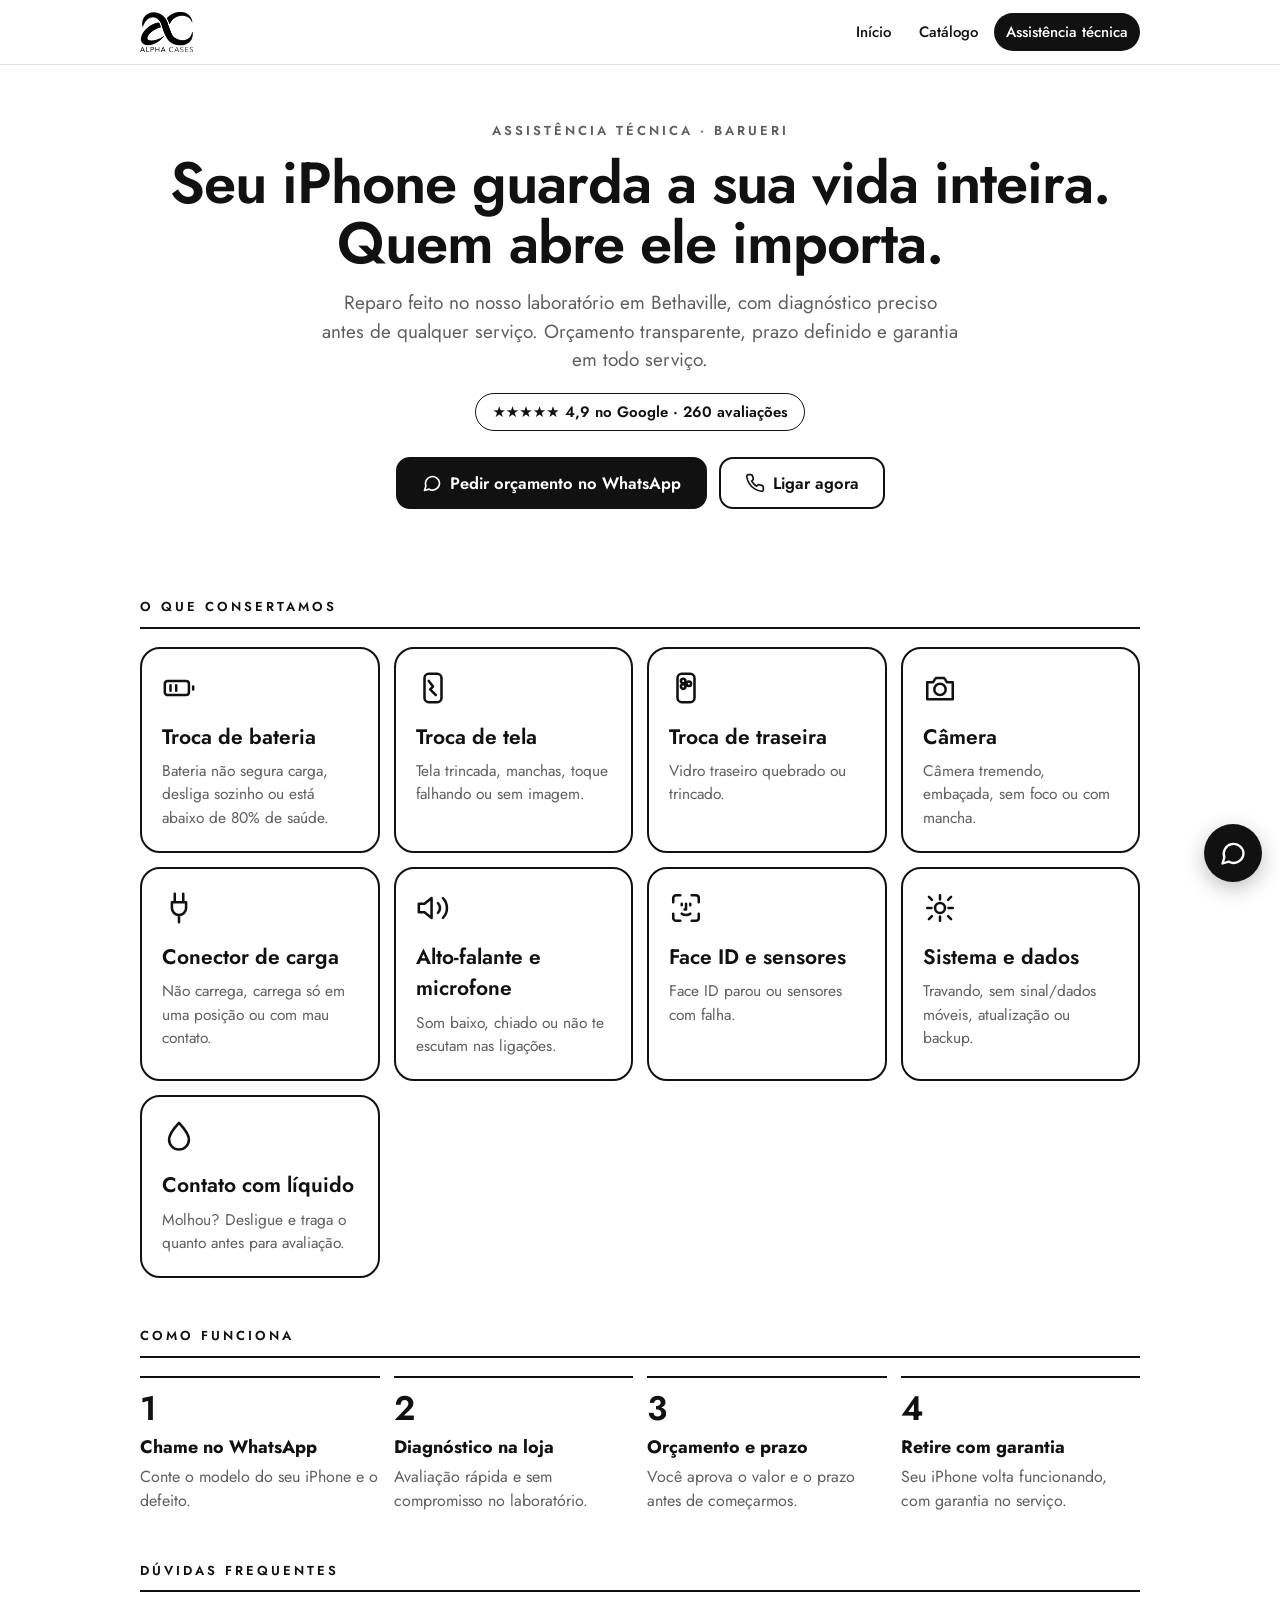
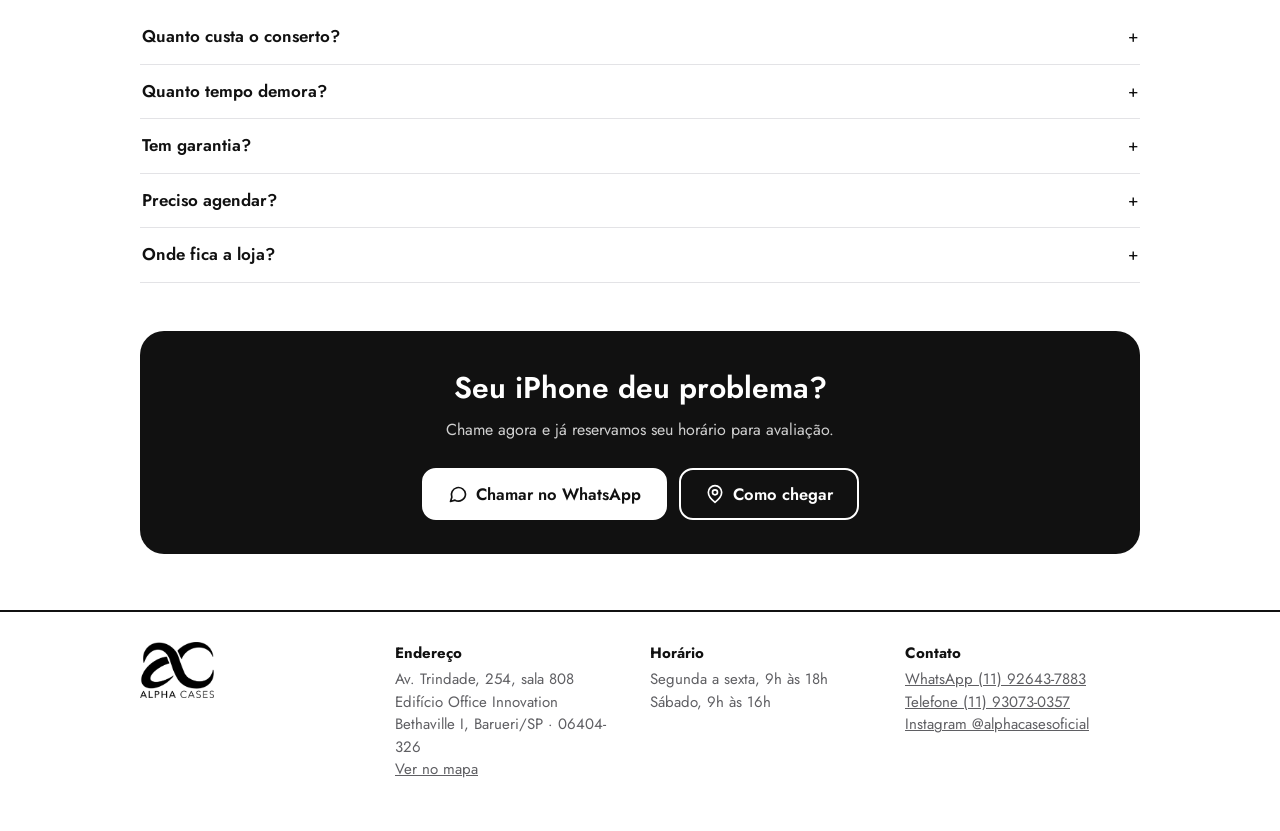
==== assistencia-tecnica/index.html @ e527b7a9 "Add files via upload" ====
<!DOCTYPE html><html lang="pt-BR"><head><meta charset="utf-8"><meta name="viewport" content="width=device-width,initial-scale=1">
<title>Assistência técnica de iPhone em Barueri | Alpha Cases</title><meta name="description" content="Conserto de iPhone em Bethaville, Barueri: troca de bateria, tela, traseira, câmera e conector. Diagnóstico preciso, orçamento na hora e garantia em todo serviço."><link rel="canonical" href="https://alphacases.com.br/assistencia-tecnica/">
<meta property="og:title" content="Assistência técnica de iPhone em Barueri | Alpha Cases"><meta property="og:description" content="Conserto de iPhone em Bethaville, Barueri: troca de bateria, tela, traseira, câmera e conector. Diagnóstico preciso, orçamento na hora e garantia em todo serviço."><meta property="og:image" content="https://alphacases.com.br/logo.png"><meta property="og:type" content="website">
<link rel="icon" href="/favicon.png"><link rel="apple-touch-icon" href="/apple-touch-icon.png">
<link rel="preconnect" href="https://fonts.googleapis.com"><link href="https://fonts.googleapis.com/css2?family=Jost:wght@400;500;600;700&display=swap" rel="stylesheet"><link rel="stylesheet" href="/style.css">
<script type="application/ld+json">{"@context":"https://schema.org","@type":"MobilePhoneStore","name":"Alpha Cases","image":"https://alphacases.com.br/logo.png","url":"https://alphacases.com.br","telephone":"+55 11 93073-0357","address":{"@type":"PostalAddress","streetAddress":"Av. Trindade, 254, sala 808 - Edifício Office Innovation","addressLocality":"Barueri","addressRegion":"SP","postalCode":"06404-326","addressCountry":"BR"},"openingHoursSpecification":[{"@type":"OpeningHoursSpecification","dayOfWeek":["Monday","Tuesday","Wednesday","Thursday","Friday"],"opens":"09:00","closes":"18:00"},{"@type":"OpeningHoursSpecification","dayOfWeek":"Saturday","opens":"09:00","closes":"16:00"}],"sameAs":["https://www.instagram.com/alphacasesoficial/"]}</script>
</head><body><header class="nav"><div class="wrap"><a href="/" aria-label="Alpha Cases, início"><img src="/logo.png" alt="Alpha Cases"></a><nav aria-label="Menu"><a href="/" class="">Início</a><a href="/catalogo/" class="">Catálogo</a><a href="/assistencia-tecnica/" class="on">Assistência técnica</a></nav></div></header><main class="wrap">
<section class="hero"><div class="kick">Assistência técnica · Barueri</div><h1>Seu iPhone guarda a sua vida inteira.<br>Quem abre ele importa.</h1>
<p>Reparo feito no nosso laboratório em Bethaville, com diagnóstico preciso antes de qualquer serviço. Orçamento transparente, prazo definido e garantia em todo serviço.</p>
<div class="stars">★★★★★ 4,9 no Google · 260 avaliações</div>
<div class="btns"><a class="btn" href="https://wa.me/5511926437883?text=Ol%C3%A1%21%20Vim%20pelo%20site%20da%20Alpha%20Cases%20e%20quero%20um%20or%C3%A7amento%20de%20assist%C3%AAncia%20t%C3%A9cnica.%20Meu%20iPhone%20%C3%A9%20o%20modelo%3A%20___%20e%20o%20problema%20%C3%A9%3A%20___" target="_blank" rel="noopener"><svg viewBox="0 0 24 24" fill="none" stroke="currentColor" stroke-width="2" stroke-linecap="round" stroke-linejoin="round" aria-hidden="true"><path d="M21 12a8.5 8.5 0 0 1-12.6 7.4L3 21l1.6-5.2A8.5 8.5 0 1 1 21 12z"/></svg> Pedir orçamento no WhatsApp</a><a class="btn out" href="tel:+5511930730357"><svg viewBox="0 0 24 24" fill="none" stroke="currentColor" stroke-width="2" stroke-linecap="round" stroke-linejoin="round" aria-hidden="true"><path d="M22 16.9v3a2 2 0 0 1-2.2 2 19.8 19.8 0 0 1-8.6-3.1 19.5 19.5 0 0 1-6-6A19.8 19.8 0 0 1 2.1 4.2 2 2 0 0 1 4.1 2h3a2 2 0 0 1 2 1.7c.1.9.4 1.8.7 2.7a2 2 0 0 1-.5 2.1L8 9.8a16 16 0 0 0 6 6l1.3-1.3a2 2 0 0 1 2.1-.4c.9.3 1.8.6 2.7.7a2 2 0 0 1 1.7 2z"/></svg> Ligar agora</a></div></section>
<h2 class="sec">O que consertamos</h2><div class="grid"><a class="card" style="text-decoration:none" href="https://wa.me/5511926437883?text=Ol%C3%A1%21%20Vim%20pelo%20site%20da%20Alpha%20Cases%20e%20quero%20um%20or%C3%A7amento%20de%20bateria%20do%20meu%20iPhone.%20Meu%20modelo%20%C3%A9%3A%20___" target="_blank" rel="noopener"><svg viewBox="0 0 24 24" fill="none" stroke="currentColor" stroke-width="1.8" stroke-linecap="round" stroke-linejoin="round" aria-hidden="true"><rect x="2" y="7" width="17" height="10" rx="2"/><path d="M22 11v2M6 10v4M10 10v4"/></svg><h3>Troca de bateria</h3><p>Bateria não segura carga, desliga sozinho ou está abaixo de 80% de saúde.</p></a><a class="card" style="text-decoration:none" href="https://wa.me/5511926437883?text=Ol%C3%A1%21%20Vim%20pelo%20site%20da%20Alpha%20Cases%20e%20quero%20um%20or%C3%A7amento%20de%20tela%20do%20meu%20iPhone.%20Meu%20modelo%20%C3%A9%3A%20___" target="_blank" rel="noopener"><svg viewBox="0 0 24 24" fill="none" stroke="currentColor" stroke-width="1.8" stroke-linecap="round" stroke-linejoin="round" aria-hidden="true"><rect x="6" y="2" width="12" height="20" rx="3"/><path d="M9 7l3 4-2 2 4 4"/></svg><h3>Troca de tela</h3><p>Tela trincada, manchas, toque falhando ou sem imagem.</p></a><a class="card" style="text-decoration:none" href="https://wa.me/5511926437883?text=Ol%C3%A1%21%20Vim%20pelo%20site%20da%20Alpha%20Cases%20e%20quero%20um%20or%C3%A7amento%20de%20traseira%20do%20meu%20iPhone.%20Meu%20modelo%20%C3%A9%3A%20___" target="_blank" rel="noopener"><svg viewBox="0 0 24 24" fill="none" stroke="currentColor" stroke-width="1.8" stroke-linecap="round" stroke-linejoin="round" aria-hidden="true"><rect x="6" y="2" width="12" height="20" rx="3"/><circle cx="10" cy="7" r="1.6"/><circle cx="10" cy="11" r="1.6"/><circle cx="14" cy="9" r="1.6"/></svg><h3>Troca de traseira</h3><p>Vidro traseiro quebrado ou trincado.</p></a><a class="card" style="text-decoration:none" href="https://wa.me/5511926437883?text=Ol%C3%A1%21%20Vim%20pelo%20site%20da%20Alpha%20Cases%20e%20quero%20um%20or%C3%A7amento%20de%20c%C3%A2mera%20do%20meu%20iPhone.%20Meu%20modelo%20%C3%A9%3A%20___" target="_blank" rel="noopener"><svg viewBox="0 0 24 24" fill="none" stroke="currentColor" stroke-width="1.8" stroke-linecap="round" stroke-linejoin="round" aria-hidden="true"><path d="M3 8h4l2-3h6l2 3h4v12H3z"/><circle cx="12" cy="13" r="4"/></svg><h3>Câmera</h3><p>Câmera tremendo, embaçada, sem foco ou com mancha.</p></a><a class="card" style="text-decoration:none" href="https://wa.me/5511926437883?text=Ol%C3%A1%21%20Vim%20pelo%20site%20da%20Alpha%20Cases%20e%20quero%20um%20or%C3%A7amento%20de%20conector%20de%20carga%20do%20meu%20iPhone.%20Meu%20modelo%20%C3%A9%3A%20___" target="_blank" rel="noopener"><svg viewBox="0 0 24 24" fill="none" stroke="currentColor" stroke-width="1.8" stroke-linecap="round" stroke-linejoin="round" aria-hidden="true"><path d="M9 2v6M15 2v6M7 8h10v4a5 5 0 0 1-10 0zM12 17v5"/></svg><h3>Conector de carga</h3><p>Não carrega, carrega só em uma posição ou com mau contato.</p></a><a class="card" style="text-decoration:none" href="https://wa.me/5511926437883?text=Ol%C3%A1%21%20Vim%20pelo%20site%20da%20Alpha%20Cases%20e%20quero%20um%20or%C3%A7amento%20de%20alto-falante/microfone%20do%20meu%20iPhone.%20Meu%20modelo%20%C3%A9%3A%20___" target="_blank" rel="noopener"><svg viewBox="0 0 24 24" fill="none" stroke="currentColor" stroke-width="1.8" stroke-linecap="round" stroke-linejoin="round" aria-hidden="true"><path d="M11 5L6 9H2v6h4l5 4zM15.5 8.5a5 5 0 0 1 0 7M19 5a10 10 0 0 1 0 14"/></svg><h3>Alto-falante e microfone</h3><p>Som baixo, chiado ou não te escutam nas ligações.</p></a><a class="card" style="text-decoration:none" href="https://wa.me/5511926437883?text=Ol%C3%A1%21%20Vim%20pelo%20site%20da%20Alpha%20Cases%20e%20quero%20um%20or%C3%A7amento%20de%20Face%20ID%20do%20meu%20iPhone.%20Meu%20modelo%20%C3%A9%3A%20___" target="_blank" rel="noopener"><svg viewBox="0 0 24 24" fill="none" stroke="currentColor" stroke-width="1.8" stroke-linecap="round" stroke-linejoin="round" aria-hidden="true"><path d="M3 8V5a2 2 0 0 1 2-2h3M16 3h3a2 2 0 0 1 2 2v3M21 16v3a2 2 0 0 1-2 2h-3M8 21H5a2 2 0 0 1-2-2v-3M9 9v1M15 9v1M12 9v4h-1M9 16c1.5 1.3 4.5 1.3 6 0"/></svg><h3>Face ID e sensores</h3><p>Face ID parou ou sensores com falha.</p></a><a class="card" style="text-decoration:none" href="https://wa.me/5511926437883?text=Ol%C3%A1%21%20Vim%20pelo%20site%20da%20Alpha%20Cases%20e%20quero%20um%20or%C3%A7amento%20de%20sistema/dados%20do%20meu%20iPhone.%20Meu%20modelo%20%C3%A9%3A%20___" target="_blank" rel="noopener"><svg viewBox="0 0 24 24" fill="none" stroke="currentColor" stroke-width="1.8" stroke-linecap="round" stroke-linejoin="round" aria-hidden="true"><path d="M12 3v3M12 18v3M4.2 4.2l2.1 2.1M17.7 17.7l2.1 2.1M3 12h3M18 12h3M4.2 19.8l2.1-2.1M17.7 6.3l2.1-2.1"/><circle cx="12" cy="12" r="3.5"/></svg><h3>Sistema e dados</h3><p>Travando, sem sinal/dados móveis, atualização ou backup.</p></a><a class="card" style="text-decoration:none" href="https://wa.me/5511926437883?text=Ol%C3%A1%21%20Vim%20pelo%20site%20da%20Alpha%20Cases%20e%20quero%20um%20or%C3%A7amento%20de%20contato%20com%20l%C3%ADquido%20do%20meu%20iPhone.%20Meu%20modelo%20%C3%A9%3A%20___" target="_blank" rel="noopener"><svg viewBox="0 0 24 24" fill="none" stroke="currentColor" stroke-width="1.8" stroke-linecap="round" stroke-linejoin="round" aria-hidden="true"><path d="M12 2.7S5 10 5 14.5a7 7 0 0 0 14 0C19 10 12 2.7 12 2.7z"/></svg><h3>Contato com líquido</h3><p>Molhou? Desligue e traga o quanto antes para avaliação.</p></a></div>
<h2 class="sec">Como funciona</h2><div class="steps"><div><b>Chame no WhatsApp</b><p>Conte o modelo do seu iPhone e o defeito.</p></div><div><b>Diagnóstico na loja</b><p>Avaliação rápida e sem compromisso no laboratório.</p></div><div><b>Orçamento e prazo</b><p>Você aprova o valor e o prazo antes de começarmos.</p></div><div><b>Retire com garantia</b><p>Seu iPhone volta funcionando, com garantia no serviço.</p></div></div>
<h2 class="sec">Dúvidas frequentes</h2><details><summary>Quanto custa o conserto?</summary><p>Depende do modelo e do defeito. Fazemos o diagnóstico e passamos o orçamento na hora, sem compromisso. Você só aprova se fizer sentido.</p></details><details><summary>Quanto tempo demora?</summary><p>O prazo é definido no orçamento, antes de qualquer serviço. Agende pelo WhatsApp para agilizar.</p></details><details><summary>Tem garantia?</summary><p>Sim, todo serviço tem garantia.</p></details><details><summary>Preciso agendar?</summary><p>Recomendamos chamar no WhatsApp antes para já deixar seu horário reservado, mas você também pode vir no horário de atendimento.</p></details><details><summary>Onde fica a loja?</summary><p>No Edifício Office Innovation, Av. Trindade, 254, sala 808, em Bethaville, Barueri.</p></details>
<div class="band"><h2>Seu iPhone deu problema?</h2><p>Chame agora e já reservamos seu horário para avaliação.</p><div class="btns"><a class="btn" href="https://wa.me/5511926437883?text=Ol%C3%A1%21%20Vim%20pelo%20site%20da%20Alpha%20Cases%20e%20quero%20um%20or%C3%A7amento%20de%20assist%C3%AAncia%20t%C3%A9cnica.%20Meu%20iPhone%20%C3%A9%20o%20modelo%3A%20___%20e%20o%20problema%20%C3%A9%3A%20___" target="_blank" rel="noopener"><svg viewBox="0 0 24 24" fill="none" stroke="currentColor" stroke-width="2" stroke-linecap="round" stroke-linejoin="round" aria-hidden="true"><path d="M21 12a8.5 8.5 0 0 1-12.6 7.4L3 21l1.6-5.2A8.5 8.5 0 1 1 21 12z"/></svg> Chamar no WhatsApp</a><a class="btn out" href="https://www.google.com/maps/search/?api=1&query=Alpha+Cases+Oficial+Av.+Trindade+254+Barueri" target="_blank" rel="noopener"><svg viewBox="0 0 24 24" fill="none" stroke="currentColor" stroke-width="2" stroke-linecap="round" stroke-linejoin="round" aria-hidden="true"><path d="M20 10c0 6-8 12-8 12s-8-6-8-12a8 8 0 0 1 16 0z"/><circle cx="12" cy="10" r="3"/></svg> Como chegar</a></div></div>
</main><footer><div class="wrap cols"><div><img src="/logo.png" alt="Alpha Cases"></div>
<div><b>Endereço</b>Av. Trindade, 254, sala 808<br>Edifício Office Innovation<br>Bethaville I, Barueri/SP · 06404-326<br><a href="https://www.google.com/maps/search/?api=1&query=Alpha+Cases+Oficial+Av.+Trindade+254+Barueri" target="_blank" rel="noopener">Ver no mapa</a></div>
<div><b>Horário</b>Segunda a sexta, 9h às 18h<br>Sábado, 9h às 16h</div>
<div><b>Contato</b><a href="https://wa.me/5511926437883?text=Ol%C3%A1%21%20Vim%20pelo%20site%20da%20Alpha%20Cases%20e%20quero%20um%20or%C3%A7amento%20de%20assist%C3%AAncia%20t%C3%A9cnica.%20Meu%20iPhone%20%C3%A9%20o%20modelo%3A%20___%20e%20o%20problema%20%C3%A9%3A%20___" target="_blank" rel="noopener">WhatsApp (11) 92643-7883</a><br><a href="tel:+5511930730357">Telefone (11) 93073-0357</a><br><a href="https://www.instagram.com/alphacasesoficial/" target="_blank" rel="noopener">Instagram @alphacasesoficial</a></div></div></footer>
<a class="wa-float" href="https://wa.me/5511926437883?text=Ol%C3%A1%21%20Vim%20pelo%20site%20da%20Alpha%20Cases%20e%20quero%20um%20or%C3%A7amento%20de%20assist%C3%AAncia%20t%C3%A9cnica.%20Meu%20iPhone%20%C3%A9%20o%20modelo%3A%20___%20e%20o%20problema%20%C3%A9%3A%20___" target="_blank" rel="noopener" aria-label="Falar no WhatsApp"><svg viewBox="0 0 24 24" fill="none" stroke="currentColor" stroke-width="2" stroke-linecap="round" stroke-linejoin="round" aria-hidden="true"><path d="M21 12a8.5 8.5 0 0 1-12.6 7.4L3 21l1.6-5.2A8.5 8.5 0 1 1 21 12z"/></svg></a></body></html>
---- style.css ----
:root{--ink:#111;--mut:#5f5f63;--line:#e3e3e6;--soft:#f5f5f7}
*{box-sizing:border-box;-webkit-tap-highlight-color:transparent}
html{scroll-behavior:smooth}
body{margin:0;background:#fff;color:var(--ink);font:16px/1.5 Jost,"Avenir Next",-apple-system,system-ui,sans-serif}
a{color:inherit}
.wrap{max-width:1040px;margin:0 auto;padding:0 20px}
.nav{position:sticky;top:0;z-index:10;background:rgba(255,255,255,.95);backdrop-filter:blur(10px);border-bottom:1px solid var(--line)}
.nav .wrap{display:flex;align-items:center;justify-content:space-between;gap:12px;height:64px}
.nav img{height:40px;width:auto;display:block}
.nav nav{display:flex;gap:4px;flex-wrap:wrap;justify-content:flex-end}
.nav nav a{text-decoration:none;font-weight:500;font-size:15px;padding:8px 12px;border-radius:999px}
.nav nav a.on,.nav nav a:hover{background:var(--ink);color:#fff}
.hero{padding:56px 0 40px;text-align:center}
.hero .kick{font-size:13px;letter-spacing:3px;text-transform:uppercase;font-weight:600;color:var(--mut)}
.hero h1{font-size:clamp(34px,6vw,58px);line-height:1.04;font-weight:600;letter-spacing:-1px;margin:12px 0 16px}
.hero p{font-size:19px;color:var(--mut);max-width:640px;margin:0 auto}
.stars{display:inline-flex;align-items:center;gap:8px;margin-top:18px;border:1.5px solid var(--ink);border-radius:999px;padding:7px 16px;font-weight:600;font-size:15px}
.btns{display:flex;flex-wrap:wrap;gap:12px;justify-content:center;margin-top:26px}
.btn{display:inline-flex;align-items:center;justify-content:center;gap:8px;min-height:52px;padding:0 24px;border-radius:14px;background:var(--ink);color:#fff;text-decoration:none;font-weight:600;font-size:16.5px;border:2px solid var(--ink)}
.btn.out{background:#fff;color:var(--ink)}
.btn svg{width:20px;height:20px}
h2.sec{font-size:13px;letter-spacing:3px;text-transform:uppercase;font-weight:600;margin:48px 0 18px;padding-bottom:10px;border-bottom:2px solid var(--ink)}
.grid{display:grid;grid-template-columns:repeat(auto-fill,minmax(230px,1fr));gap:14px}
.card{border:2px solid var(--ink);border-radius:20px;padding:22px 20px;background:#fff}
.card h3{margin:10px 0 6px;font-size:21px;font-weight:600}
.card p{margin:0;color:var(--mut);font-size:15.5px}
.card svg{width:34px;height:34px}
.big2{display:grid;grid-template-columns:repeat(auto-fit,minmax(300px,1fr));gap:16px}
.big2 a{display:block;text-decoration:none;border:2px solid var(--ink);border-radius:24px;padding:30px 26px;min-height:200px}
.big2 a.dark{background:var(--ink);color:#fff}
.big2 a h3{font-size:30px;margin:0 0 8px;font-weight:600;letter-spacing:-.5px}
.big2 a p{margin:0 0 18px;opacity:.75;font-size:16.5px}
.big2 a span{font-weight:600;border-bottom:2px solid currentColor}
.steps{counter-reset:s;display:grid;grid-template-columns:repeat(auto-fit,minmax(220px,1fr));gap:14px}
.steps div{border-top:2px solid var(--ink);padding-top:14px}
.steps div:before{counter-increment:s;content:counter(s);font-size:34px;font-weight:600;display:block;line-height:1}
.steps b{display:block;font-size:18px;margin:8px 0 4px}
.steps p{margin:0;color:var(--mut)}
.band{background:var(--ink);color:#fff;border-radius:24px;padding:34px 26px;margin:48px 0 0;text-align:center}
.band h2{font-size:30px;margin:0 0 8px;font-weight:600}
.band p{margin:0 auto;opacity:.8;max-width:560px}
.band .btn{background:#fff;color:var(--ink);border-color:#fff}
.band .btn.out{background:transparent;color:#fff;border-color:#fff}
details{border-bottom:1px solid var(--line);padding:14px 2px}
summary{font-weight:600;font-size:17px;cursor:pointer;list-style:none}
summary::-webkit-details-marker{display:none}
summary:after{content:"+";float:right;font-weight:400}
details[open] summary:after{content:"–"}
details p{color:var(--mut);margin:8px 0 0}
footer{margin-top:56px;border-top:2px solid var(--ink);padding:30px 0 50px;color:var(--mut);font-size:15px}
footer .cols{display:grid;grid-template-columns:repeat(auto-fit,minmax(220px,1fr));gap:20px}
footer b{color:var(--ink);display:block;margin-bottom:4px}
footer img{height:56px}
.wa-float{position:fixed;right:18px;bottom:18px;z-index:20;width:58px;height:58px;border-radius:50%;background:var(--ink);color:#fff;display:flex;align-items:center;justify-content:center;box-shadow:0 6px 20px rgba(0,0,0,.25)}
.wa-float svg{width:28px;height:28px}
@media (max-width:560px){.nav nav a{padding:7px 9px;font-size:14px}.nav img{height:34px}.hero{padding:36px 0 28px}}
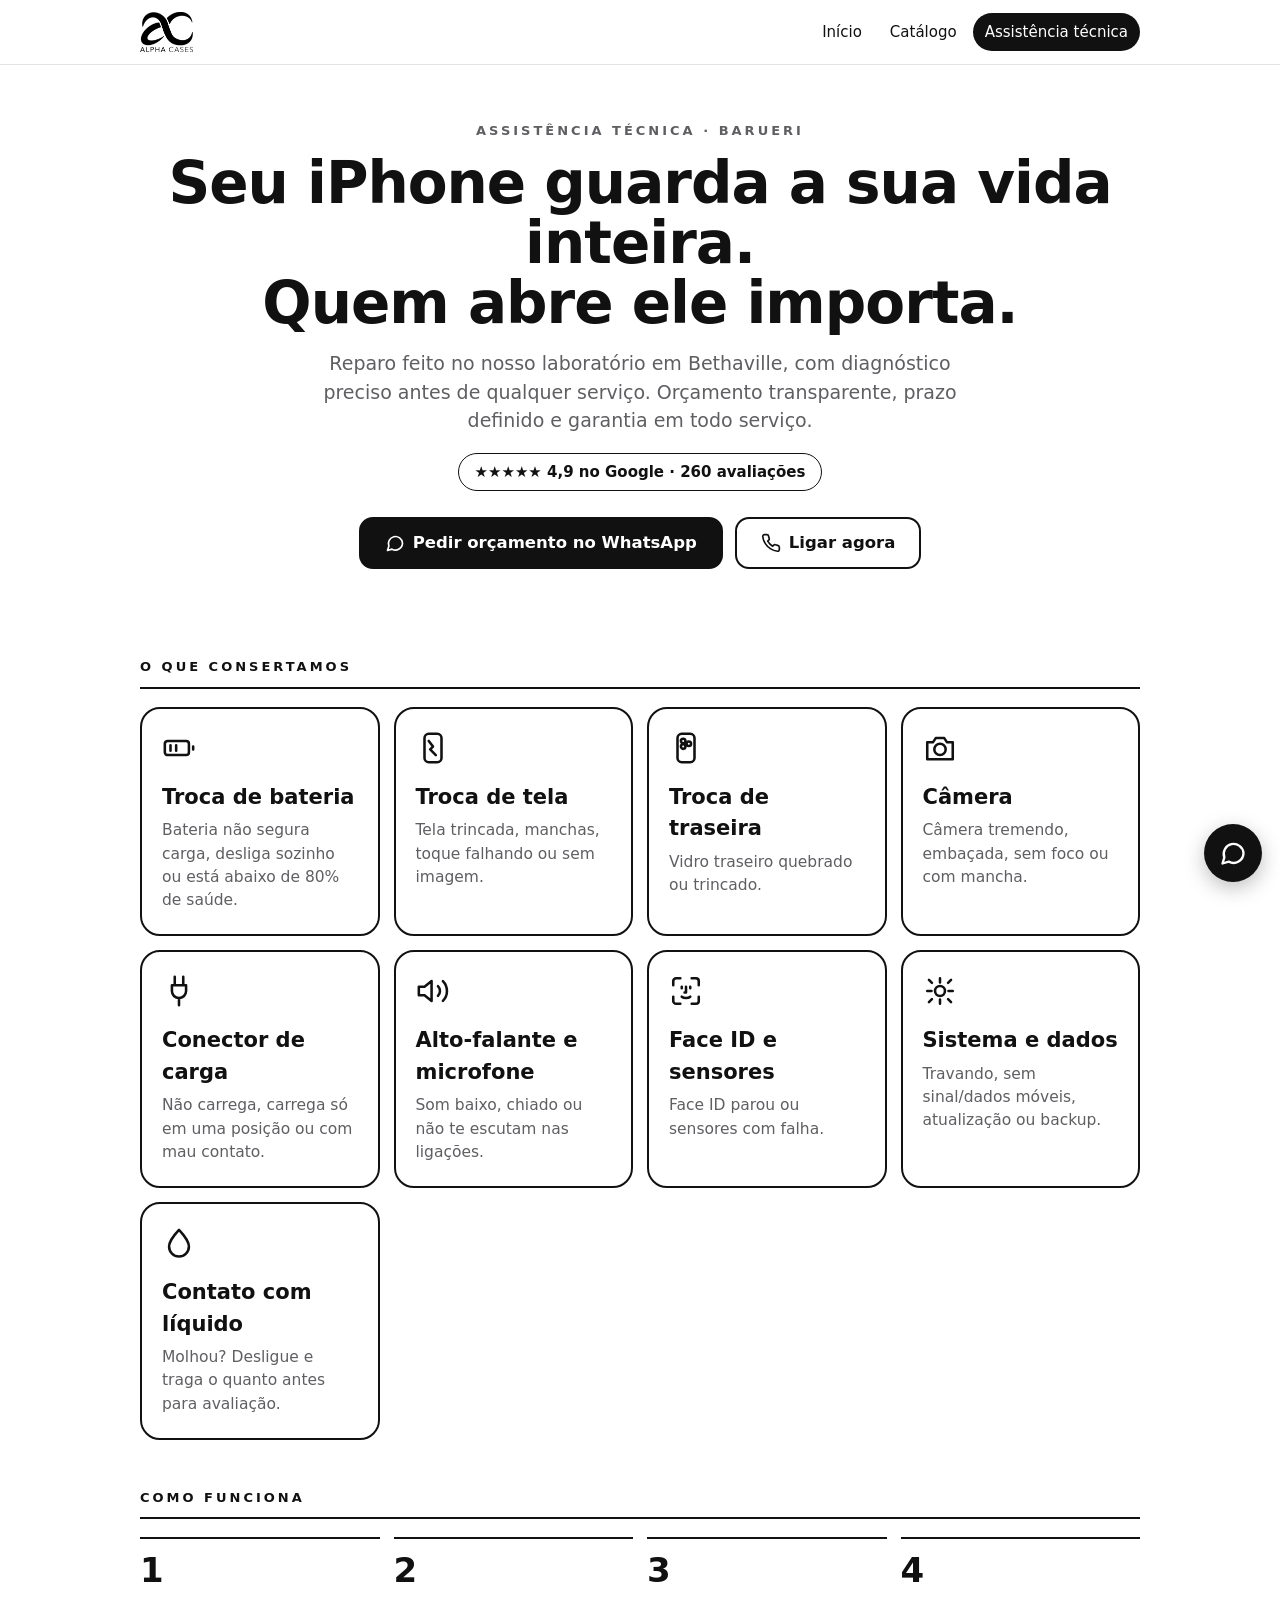
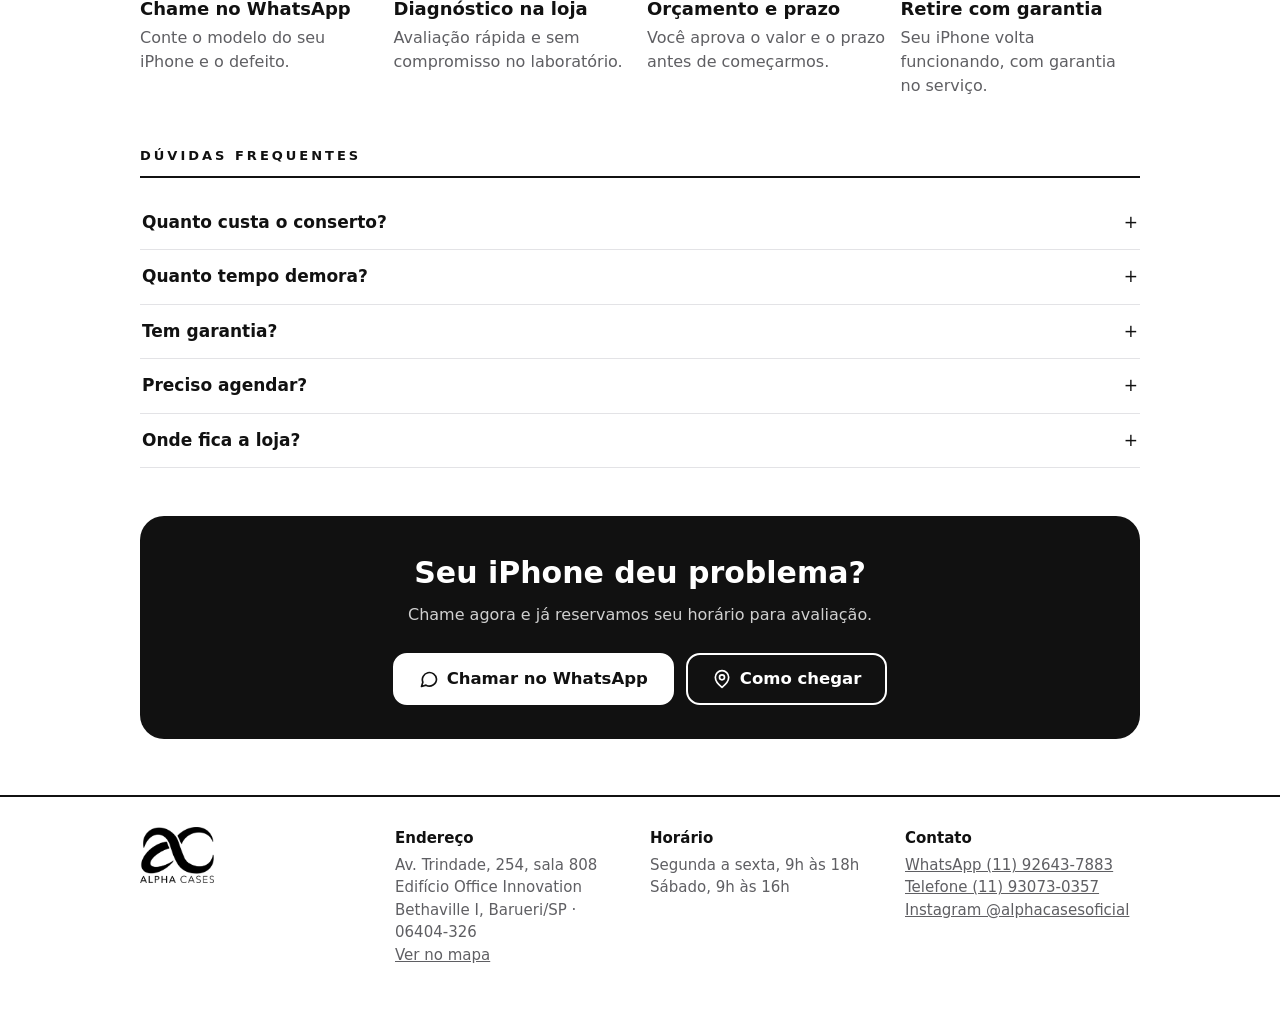
==== commit dd06ccbd: "Add files via upload" ====
--- a/assistencia-tecnica/index.html
+++ b/assistencia-tecnica/index.html
@@ -1,4 +1,4 @@
-<!DOCTYPE html><html lang="pt-BR"><head><meta charset="utf-8"><meta name="viewport" content="width=device-width,initial-scale=1">
+<!DOCTYPE html><html lang="pt-BR"><head><meta charset="utf-8"><meta name="viewport" content="width=device-width,initial-scale=1"><meta http-equiv="Content-Security-Policy" content="default-src 'self'; script-src 'self' 'unsafe-inline'; style-src 'self' 'unsafe-inline' https://fonts.googleapis.com; font-src https://fonts.gstatic.com; img-src 'self' data:; connect-src 'self'; object-src 'none'; base-uri 'self'; form-action 'none'; upgrade-insecure-requests"><meta name="referrer" content="strict-origin-when-cross-origin">
 <title>Assistência técnica de iPhone em Barueri | Alpha Cases</title><meta name="description" content="Conserto de iPhone em Bethaville, Barueri: troca de bateria, tela, traseira, câmera e conector. Diagnóstico preciso, orçamento na hora e garantia em todo serviço."><link rel="canonical" href="https://alphacases.com.br/assistencia-tecnica/">
 <meta property="og:title" content="Assistência técnica de iPhone em Barueri | Alpha Cases"><meta property="og:description" content="Conserto de iPhone em Bethaville, Barueri: troca de bateria, tela, traseira, câmera e conector. Diagnóstico preciso, orçamento na hora e garantia em todo serviço."><meta property="og:image" content="https://alphacases.com.br/logo.png"><meta property="og:type" content="website">
 <link rel="icon" href="/favicon.png"><link rel="apple-touch-icon" href="/apple-touch-icon.png">
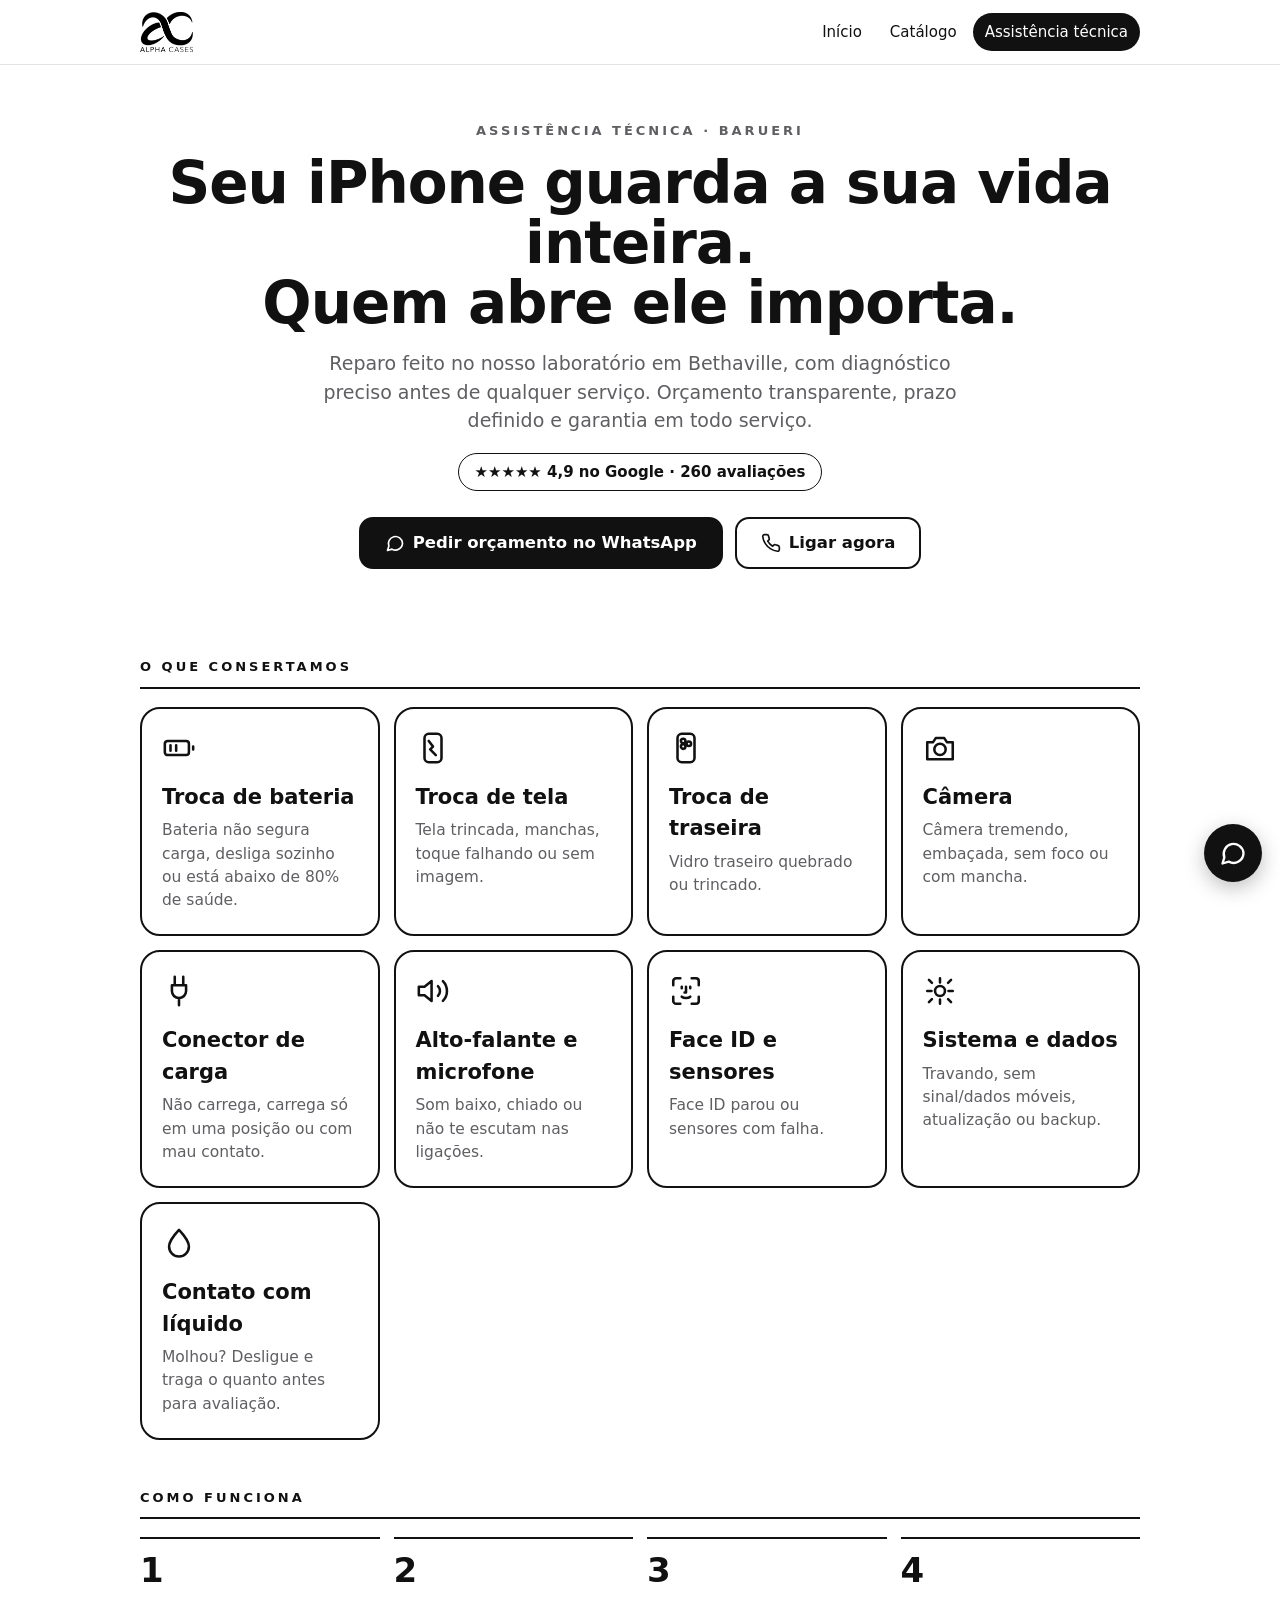
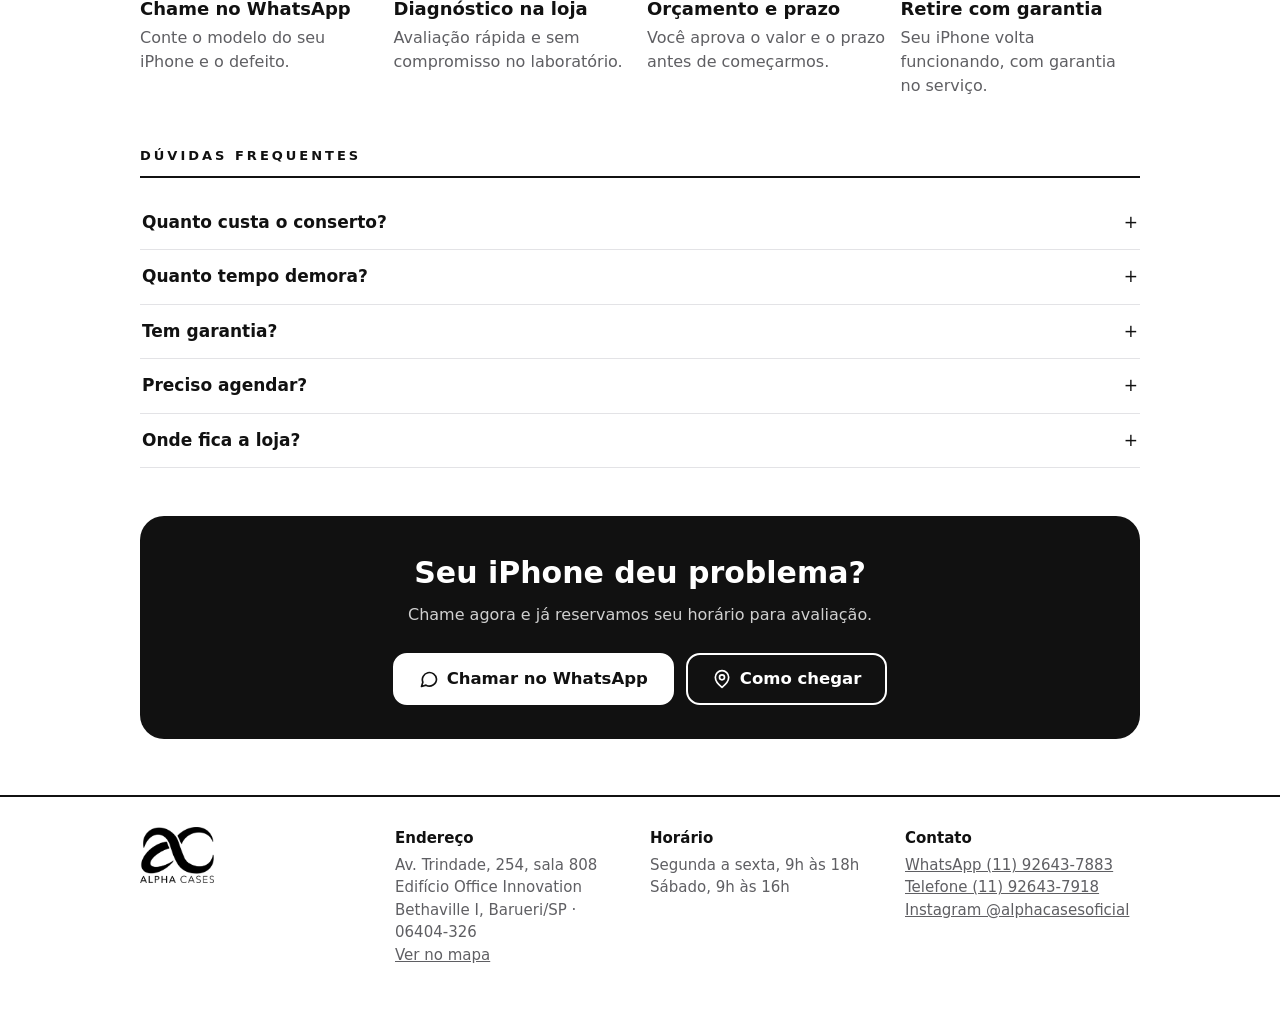
==== commit d2dc1352: "Add files via upload" ====
--- a/assistencia-tecnica/index.html
+++ b/assistencia-tecnica/index.html
@@ -1,14 +1,14 @@
-<!DOCTYPE html><html lang="pt-BR"><head><meta charset="utf-8"><meta name="viewport" content="width=device-width,initial-scale=1"><meta http-equiv="Content-Security-Policy" content="default-src 'self'; script-src 'self' 'unsafe-inline'; style-src 'self' 'unsafe-inline' https://fonts.googleapis.com; font-src https://fonts.gstatic.com; img-src 'self' data:; connect-src 'self'; object-src 'none'; base-uri 'self'; form-action 'none'; upgrade-insecure-requests"><meta name="referrer" content="strict-origin-when-cross-origin">
+<!DOCTYPE html><html lang="pt-BR"><head><meta charset="utf-8"><meta name="viewport" content="width=device-width,initial-scale=1"><meta http-equiv="Content-Security-Policy" content="default-src 'self'; script-src 'self' 'unsafe-inline'; style-src 'self' 'unsafe-inline' https://fonts.googleapis.com; font-src https://fonts.gstatic.com; img-src 'self' data:; connect-src 'self'; object-src 'none'; base-uri 'self'; form-action 'none'"><meta name="referrer" content="strict-origin-when-cross-origin">
 <title>Assistência técnica de iPhone em Barueri | Alpha Cases</title><meta name="description" content="Conserto de iPhone em Bethaville, Barueri: troca de bateria, tela, traseira, câmera e conector. Diagnóstico preciso, orçamento na hora e garantia em todo serviço."><link rel="canonical" href="https://alphacases.com.br/assistencia-tecnica/">
 <meta property="og:title" content="Assistência técnica de iPhone em Barueri | Alpha Cases"><meta property="og:description" content="Conserto de iPhone em Bethaville, Barueri: troca de bateria, tela, traseira, câmera e conector. Diagnóstico preciso, orçamento na hora e garantia em todo serviço."><meta property="og:image" content="https://alphacases.com.br/logo.png"><meta property="og:type" content="website">
 <link rel="icon" href="/favicon.png"><link rel="apple-touch-icon" href="/apple-touch-icon.png">
 <link rel="preconnect" href="https://fonts.googleapis.com"><link href="https://fonts.googleapis.com/css2?family=Jost:wght@400;500;600;700&display=swap" rel="stylesheet"><link rel="stylesheet" href="/style.css">
-<script type="application/ld+json">{"@context":"https://schema.org","@type":"MobilePhoneStore","name":"Alpha Cases","image":"https://alphacases.com.br/logo.png","url":"https://alphacases.com.br","telephone":"+55 11 93073-0357","address":{"@type":"PostalAddress","streetAddress":"Av. Trindade, 254, sala 808 - Edifício Office Innovation","addressLocality":"Barueri","addressRegion":"SP","postalCode":"06404-326","addressCountry":"BR"},"openingHoursSpecification":[{"@type":"OpeningHoursSpecification","dayOfWeek":["Monday","Tuesday","Wednesday","Thursday","Friday"],"opens":"09:00","closes":"18:00"},{"@type":"OpeningHoursSpecification","dayOfWeek":"Saturday","opens":"09:00","closes":"16:00"}],"sameAs":["https://www.instagram.com/alphacasesoficial/"]}</script>
+<script type="application/ld+json">{"@context":"https://schema.org","@type":"MobilePhoneStore","name":"Alpha Cases","image":"https://alphacases.com.br/logo.png","url":"https://alphacases.com.br","telephone":"+55 11 92643-7918","address":{"@type":"PostalAddress","streetAddress":"Av. Trindade, 254, sala 808 - Edifício Office Innovation","addressLocality":"Barueri","addressRegion":"SP","postalCode":"06404-326","addressCountry":"BR"},"openingHoursSpecification":[{"@type":"OpeningHoursSpecification","dayOfWeek":["Monday","Tuesday","Wednesday","Thursday","Friday"],"opens":"09:00","closes":"18:00"},{"@type":"OpeningHoursSpecification","dayOfWeek":"Saturday","opens":"09:00","closes":"16:00"}],"sameAs":["https://www.instagram.com/alphacasesoficial/"]}</script>
 </head><body><header class="nav"><div class="wrap"><a href="/" aria-label="Alpha Cases, início"><img src="/logo.png" alt="Alpha Cases"></a><nav aria-label="Menu"><a href="/" class="">Início</a><a href="/catalogo/" class="">Catálogo</a><a href="/assistencia-tecnica/" class="on">Assistência técnica</a></nav></div></header><main class="wrap">
 <section class="hero"><div class="kick">Assistência técnica · Barueri</div><h1>Seu iPhone guarda a sua vida inteira.<br>Quem abre ele importa.</h1>
 <p>Reparo feito no nosso laboratório em Bethaville, com diagnóstico preciso antes de qualquer serviço. Orçamento transparente, prazo definido e garantia em todo serviço.</p>
 <div class="stars">★★★★★ 4,9 no Google · 260 avaliações</div>
-<div class="btns"><a class="btn" href="https://wa.me/5511926437883?text=Ol%C3%A1%21%20Vim%20pelo%20site%20da%20Alpha%20Cases%20e%20quero%20um%20or%C3%A7amento%20de%20assist%C3%AAncia%20t%C3%A9cnica.%20Meu%20iPhone%20%C3%A9%20o%20modelo%3A%20___%20e%20o%20problema%20%C3%A9%3A%20___" target="_blank" rel="noopener"><svg viewBox="0 0 24 24" fill="none" stroke="currentColor" stroke-width="2" stroke-linecap="round" stroke-linejoin="round" aria-hidden="true"><path d="M21 12a8.5 8.5 0 0 1-12.6 7.4L3 21l1.6-5.2A8.5 8.5 0 1 1 21 12z"/></svg> Pedir orçamento no WhatsApp</a><a class="btn out" href="tel:+5511930730357"><svg viewBox="0 0 24 24" fill="none" stroke="currentColor" stroke-width="2" stroke-linecap="round" stroke-linejoin="round" aria-hidden="true"><path d="M22 16.9v3a2 2 0 0 1-2.2 2 19.8 19.8 0 0 1-8.6-3.1 19.5 19.5 0 0 1-6-6A19.8 19.8 0 0 1 2.1 4.2 2 2 0 0 1 4.1 2h3a2 2 0 0 1 2 1.7c.1.9.4 1.8.7 2.7a2 2 0 0 1-.5 2.1L8 9.8a16 16 0 0 0 6 6l1.3-1.3a2 2 0 0 1 2.1-.4c.9.3 1.8.6 2.7.7a2 2 0 0 1 1.7 2z"/></svg> Ligar agora</a></div></section>
+<div class="btns"><a class="btn" href="https://wa.me/5511926437883?text=Ol%C3%A1%21%20Vim%20pelo%20site%20da%20Alpha%20Cases%20e%20quero%20um%20or%C3%A7amento%20de%20assist%C3%AAncia%20t%C3%A9cnica.%20Meu%20iPhone%20%C3%A9%20o%20modelo%3A%20___%20e%20o%20problema%20%C3%A9%3A%20___" target="_blank" rel="noopener"><svg viewBox="0 0 24 24" fill="none" stroke="currentColor" stroke-width="2" stroke-linecap="round" stroke-linejoin="round" aria-hidden="true"><path d="M21 12a8.5 8.5 0 0 1-12.6 7.4L3 21l1.6-5.2A8.5 8.5 0 1 1 21 12z"/></svg> Pedir orçamento no WhatsApp</a><a class="btn out" href="tel:+5511926437918"><svg viewBox="0 0 24 24" fill="none" stroke="currentColor" stroke-width="2" stroke-linecap="round" stroke-linejoin="round" aria-hidden="true"><path d="M22 16.9v3a2 2 0 0 1-2.2 2 19.8 19.8 0 0 1-8.6-3.1 19.5 19.5 0 0 1-6-6A19.8 19.8 0 0 1 2.1 4.2 2 2 0 0 1 4.1 2h3a2 2 0 0 1 2 1.7c.1.9.4 1.8.7 2.7a2 2 0 0 1-.5 2.1L8 9.8a16 16 0 0 0 6 6l1.3-1.3a2 2 0 0 1 2.1-.4c.9.3 1.8.6 2.7.7a2 2 0 0 1 1.7 2z"/></svg> Ligar agora</a></div></section>
 <h2 class="sec">O que consertamos</h2><div class="grid"><a class="card" style="text-decoration:none" href="https://wa.me/5511926437883?text=Ol%C3%A1%21%20Vim%20pelo%20site%20da%20Alpha%20Cases%20e%20quero%20um%20or%C3%A7amento%20de%20bateria%20do%20meu%20iPhone.%20Meu%20modelo%20%C3%A9%3A%20___" target="_blank" rel="noopener"><svg viewBox="0 0 24 24" fill="none" stroke="currentColor" stroke-width="1.8" stroke-linecap="round" stroke-linejoin="round" aria-hidden="true"><rect x="2" y="7" width="17" height="10" rx="2"/><path d="M22 11v2M6 10v4M10 10v4"/></svg><h3>Troca de bateria</h3><p>Bateria não segura carga, desliga sozinho ou está abaixo de 80% de saúde.</p></a><a class="card" style="text-decoration:none" href="https://wa.me/5511926437883?text=Ol%C3%A1%21%20Vim%20pelo%20site%20da%20Alpha%20Cases%20e%20quero%20um%20or%C3%A7amento%20de%20tela%20do%20meu%20iPhone.%20Meu%20modelo%20%C3%A9%3A%20___" target="_blank" rel="noopener"><svg viewBox="0 0 24 24" fill="none" stroke="currentColor" stroke-width="1.8" stroke-linecap="round" stroke-linejoin="round" aria-hidden="true"><rect x="6" y="2" width="12" height="20" rx="3"/><path d="M9 7l3 4-2 2 4 4"/></svg><h3>Troca de tela</h3><p>Tela trincada, manchas, toque falhando ou sem imagem.</p></a><a class="card" style="text-decoration:none" href="https://wa.me/5511926437883?text=Ol%C3%A1%21%20Vim%20pelo%20site%20da%20Alpha%20Cases%20e%20quero%20um%20or%C3%A7amento%20de%20traseira%20do%20meu%20iPhone.%20Meu%20modelo%20%C3%A9%3A%20___" target="_blank" rel="noopener"><svg viewBox="0 0 24 24" fill="none" stroke="currentColor" stroke-width="1.8" stroke-linecap="round" stroke-linejoin="round" aria-hidden="true"><rect x="6" y="2" width="12" height="20" rx="3"/><circle cx="10" cy="7" r="1.6"/><circle cx="10" cy="11" r="1.6"/><circle cx="14" cy="9" r="1.6"/></svg><h3>Troca de traseira</h3><p>Vidro traseiro quebrado ou trincado.</p></a><a class="card" style="text-decoration:none" href="https://wa.me/5511926437883?text=Ol%C3%A1%21%20Vim%20pelo%20site%20da%20Alpha%20Cases%20e%20quero%20um%20or%C3%A7amento%20de%20c%C3%A2mera%20do%20meu%20iPhone.%20Meu%20modelo%20%C3%A9%3A%20___" target="_blank" rel="noopener"><svg viewBox="0 0 24 24" fill="none" stroke="currentColor" stroke-width="1.8" stroke-linecap="round" stroke-linejoin="round" aria-hidden="true"><path d="M3 8h4l2-3h6l2 3h4v12H3z"/><circle cx="12" cy="13" r="4"/></svg><h3>Câmera</h3><p>Câmera tremendo, embaçada, sem foco ou com mancha.</p></a><a class="card" style="text-decoration:none" href="https://wa.me/5511926437883?text=Ol%C3%A1%21%20Vim%20pelo%20site%20da%20Alpha%20Cases%20e%20quero%20um%20or%C3%A7amento%20de%20conector%20de%20carga%20do%20meu%20iPhone.%20Meu%20modelo%20%C3%A9%3A%20___" target="_blank" rel="noopener"><svg viewBox="0 0 24 24" fill="none" stroke="currentColor" stroke-width="1.8" stroke-linecap="round" stroke-linejoin="round" aria-hidden="true"><path d="M9 2v6M15 2v6M7 8h10v4a5 5 0 0 1-10 0zM12 17v5"/></svg><h3>Conector de carga</h3><p>Não carrega, carrega só em uma posição ou com mau contato.</p></a><a class="card" style="text-decoration:none" href="https://wa.me/5511926437883?text=Ol%C3%A1%21%20Vim%20pelo%20site%20da%20Alpha%20Cases%20e%20quero%20um%20or%C3%A7amento%20de%20alto-falante/microfone%20do%20meu%20iPhone.%20Meu%20modelo%20%C3%A9%3A%20___" target="_blank" rel="noopener"><svg viewBox="0 0 24 24" fill="none" stroke="currentColor" stroke-width="1.8" stroke-linecap="round" stroke-linejoin="round" aria-hidden="true"><path d="M11 5L6 9H2v6h4l5 4zM15.5 8.5a5 5 0 0 1 0 7M19 5a10 10 0 0 1 0 14"/></svg><h3>Alto-falante e microfone</h3><p>Som baixo, chiado ou não te escutam nas ligações.</p></a><a class="card" style="text-decoration:none" href="https://wa.me/5511926437883?text=Ol%C3%A1%21%20Vim%20pelo%20site%20da%20Alpha%20Cases%20e%20quero%20um%20or%C3%A7amento%20de%20Face%20ID%20do%20meu%20iPhone.%20Meu%20modelo%20%C3%A9%3A%20___" target="_blank" rel="noopener"><svg viewBox="0 0 24 24" fill="none" stroke="currentColor" stroke-width="1.8" stroke-linecap="round" stroke-linejoin="round" aria-hidden="true"><path d="M3 8V5a2 2 0 0 1 2-2h3M16 3h3a2 2 0 0 1 2 2v3M21 16v3a2 2 0 0 1-2 2h-3M8 21H5a2 2 0 0 1-2-2v-3M9 9v1M15 9v1M12 9v4h-1M9 16c1.5 1.3 4.5 1.3 6 0"/></svg><h3>Face ID e sensores</h3><p>Face ID parou ou sensores com falha.</p></a><a class="card" style="text-decoration:none" href="https://wa.me/5511926437883?text=Ol%C3%A1%21%20Vim%20pelo%20site%20da%20Alpha%20Cases%20e%20quero%20um%20or%C3%A7amento%20de%20sistema/dados%20do%20meu%20iPhone.%20Meu%20modelo%20%C3%A9%3A%20___" target="_blank" rel="noopener"><svg viewBox="0 0 24 24" fill="none" stroke="currentColor" stroke-width="1.8" stroke-linecap="round" stroke-linejoin="round" aria-hidden="true"><path d="M12 3v3M12 18v3M4.2 4.2l2.1 2.1M17.7 17.7l2.1 2.1M3 12h3M18 12h3M4.2 19.8l2.1-2.1M17.7 6.3l2.1-2.1"/><circle cx="12" cy="12" r="3.5"/></svg><h3>Sistema e dados</h3><p>Travando, sem sinal/dados móveis, atualização ou backup.</p></a><a class="card" style="text-decoration:none" href="https://wa.me/5511926437883?text=Ol%C3%A1%21%20Vim%20pelo%20site%20da%20Alpha%20Cases%20e%20quero%20um%20or%C3%A7amento%20de%20contato%20com%20l%C3%ADquido%20do%20meu%20iPhone.%20Meu%20modelo%20%C3%A9%3A%20___" target="_blank" rel="noopener"><svg viewBox="0 0 24 24" fill="none" stroke="currentColor" stroke-width="1.8" stroke-linecap="round" stroke-linejoin="round" aria-hidden="true"><path d="M12 2.7S5 10 5 14.5a7 7 0 0 0 14 0C19 10 12 2.7 12 2.7z"/></svg><h3>Contato com líquido</h3><p>Molhou? Desligue e traga o quanto antes para avaliação.</p></a></div>
 <h2 class="sec">Como funciona</h2><div class="steps"><div><b>Chame no WhatsApp</b><p>Conte o modelo do seu iPhone e o defeito.</p></div><div><b>Diagnóstico na loja</b><p>Avaliação rápida e sem compromisso no laboratório.</p></div><div><b>Orçamento e prazo</b><p>Você aprova o valor e o prazo antes de começarmos.</p></div><div><b>Retire com garantia</b><p>Seu iPhone volta funcionando, com garantia no serviço.</p></div></div>
 <h2 class="sec">Dúvidas frequentes</h2><details><summary>Quanto custa o conserto?</summary><p>Depende do modelo e do defeito. Fazemos o diagnóstico e passamos o orçamento na hora, sem compromisso. Você só aprova se fizer sentido.</p></details><details><summary>Quanto tempo demora?</summary><p>O prazo é definido no orçamento, antes de qualquer serviço. Agende pelo WhatsApp para agilizar.</p></details><details><summary>Tem garantia?</summary><p>Sim, todo serviço tem garantia.</p></details><details><summary>Preciso agendar?</summary><p>Recomendamos chamar no WhatsApp antes para já deixar seu horário reservado, mas você também pode vir no horário de atendimento.</p></details><details><summary>Onde fica a loja?</summary><p>No Edifício Office Innovation, Av. Trindade, 254, sala 808, em Bethaville, Barueri.</p></details>
@@ -16,5 +16,5 @@
 </main><footer><div class="wrap cols"><div><img src="/logo.png" alt="Alpha Cases"></div>
 <div><b>Endereço</b>Av. Trindade, 254, sala 808<br>Edifício Office Innovation<br>Bethaville I, Barueri/SP · 06404-326<br><a href="https://www.google.com/maps/search/?api=1&query=Alpha+Cases+Oficial+Av.+Trindade+254+Barueri" target="_blank" rel="noopener">Ver no mapa</a></div>
 <div><b>Horário</b>Segunda a sexta, 9h às 18h<br>Sábado, 9h às 16h</div>
-<div><b>Contato</b><a href="https://wa.me/5511926437883?text=Ol%C3%A1%21%20Vim%20pelo%20site%20da%20Alpha%20Cases%20e%20quero%20um%20or%C3%A7amento%20de%20assist%C3%AAncia%20t%C3%A9cnica.%20Meu%20iPhone%20%C3%A9%20o%20modelo%3A%20___%20e%20o%20problema%20%C3%A9%3A%20___" target="_blank" rel="noopener">WhatsApp (11) 92643-7883</a><br><a href="tel:+5511930730357">Telefone (11) 93073-0357</a><br><a href="https://www.instagram.com/alphacasesoficial/" target="_blank" rel="noopener">Instagram @alphacasesoficial</a></div></div></footer>
+<div><b>Contato</b><a href="https://wa.me/5511926437883?text=Ol%C3%A1%21%20Vim%20pelo%20site%20da%20Alpha%20Cases%20e%20quero%20um%20or%C3%A7amento%20de%20assist%C3%AAncia%20t%C3%A9cnica.%20Meu%20iPhone%20%C3%A9%20o%20modelo%3A%20___%20e%20o%20problema%20%C3%A9%3A%20___" target="_blank" rel="noopener">WhatsApp (11) 92643-7883</a><br><a href="tel:+5511926437918">Telefone (11) 92643-7918</a><br><a href="https://www.instagram.com/alphacasesoficial/" target="_blank" rel="noopener">Instagram @alphacasesoficial</a></div></div></footer>
 <a class="wa-float" href="https://wa.me/5511926437883?text=Ol%C3%A1%21%20Vim%20pelo%20site%20da%20Alpha%20Cases%20e%20quero%20um%20or%C3%A7amento%20de%20assist%C3%AAncia%20t%C3%A9cnica.%20Meu%20iPhone%20%C3%A9%20o%20modelo%3A%20___%20e%20o%20problema%20%C3%A9%3A%20___" target="_blank" rel="noopener" aria-label="Falar no WhatsApp"><svg viewBox="0 0 24 24" fill="none" stroke="currentColor" stroke-width="2" stroke-linecap="round" stroke-linejoin="round" aria-hidden="true"><path d="M21 12a8.5 8.5 0 0 1-12.6 7.4L3 21l1.6-5.2A8.5 8.5 0 1 1 21 12z"/></svg></a></body></html>
